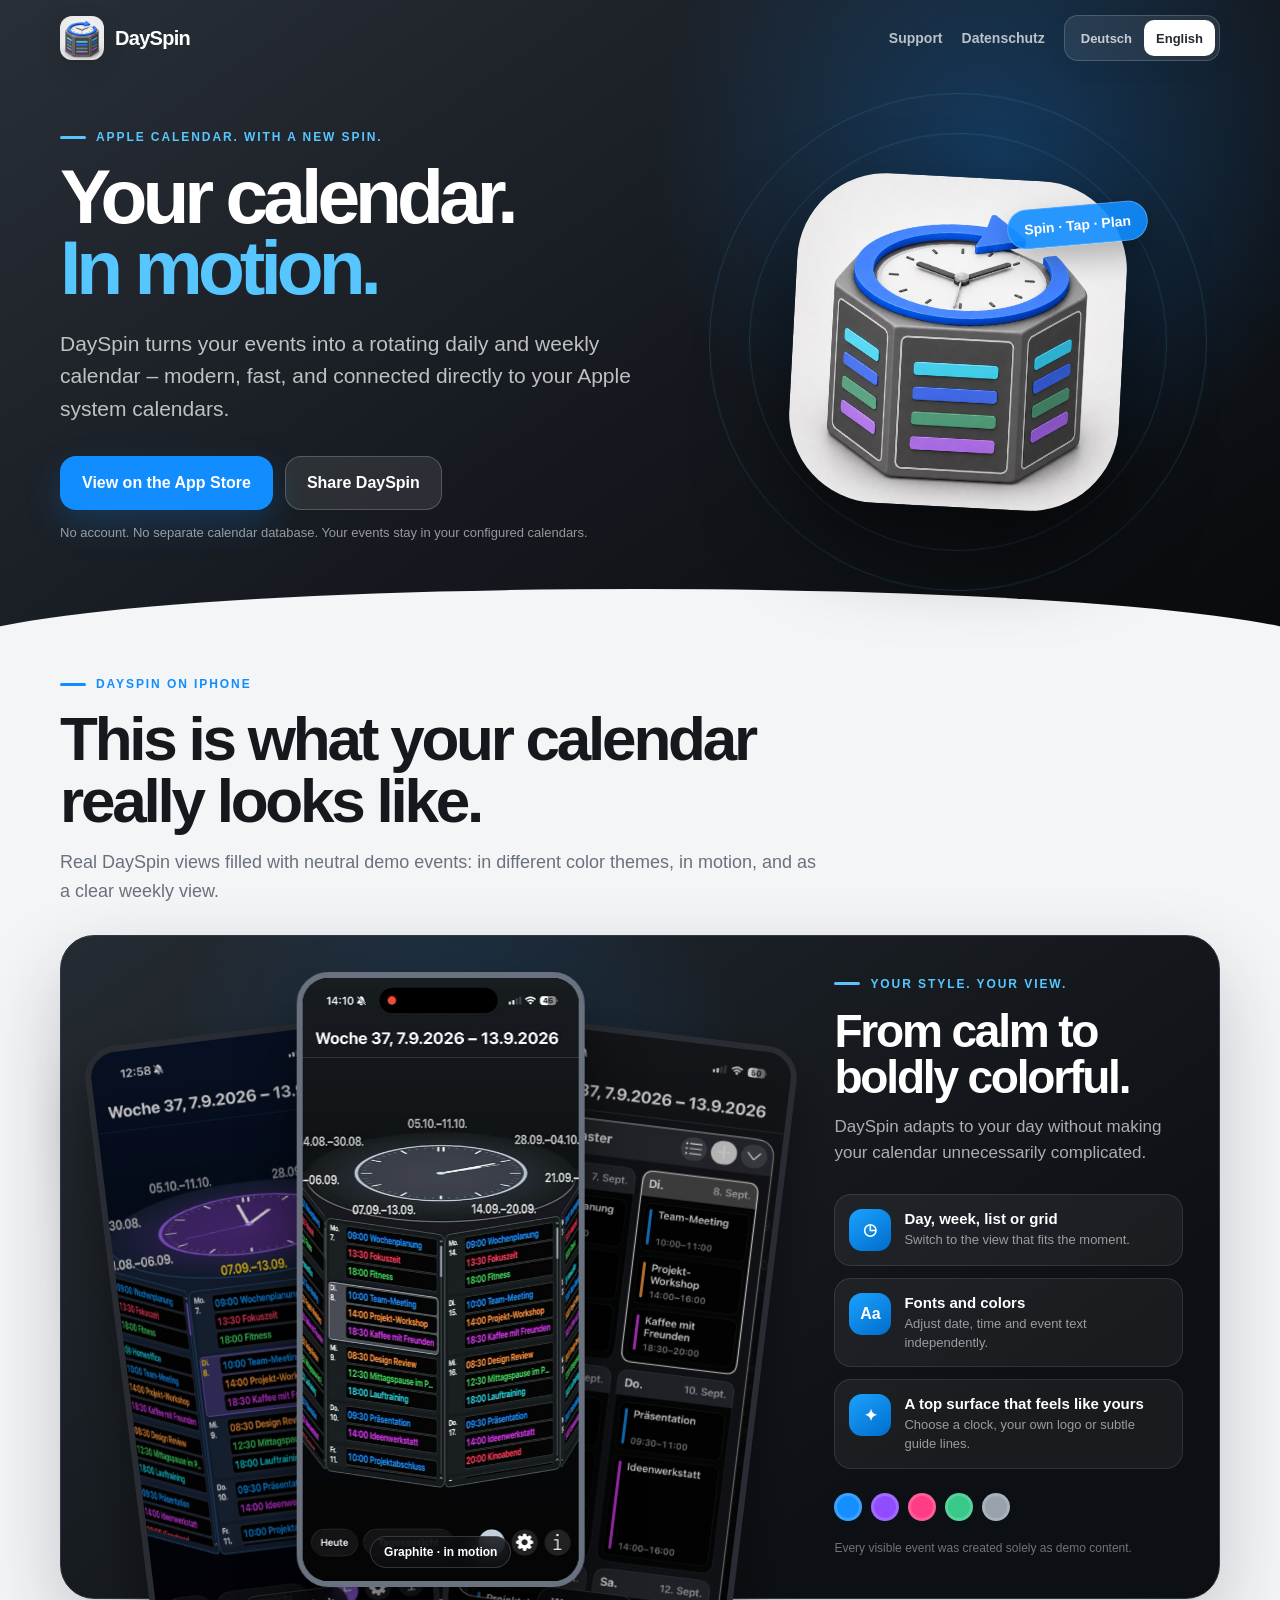
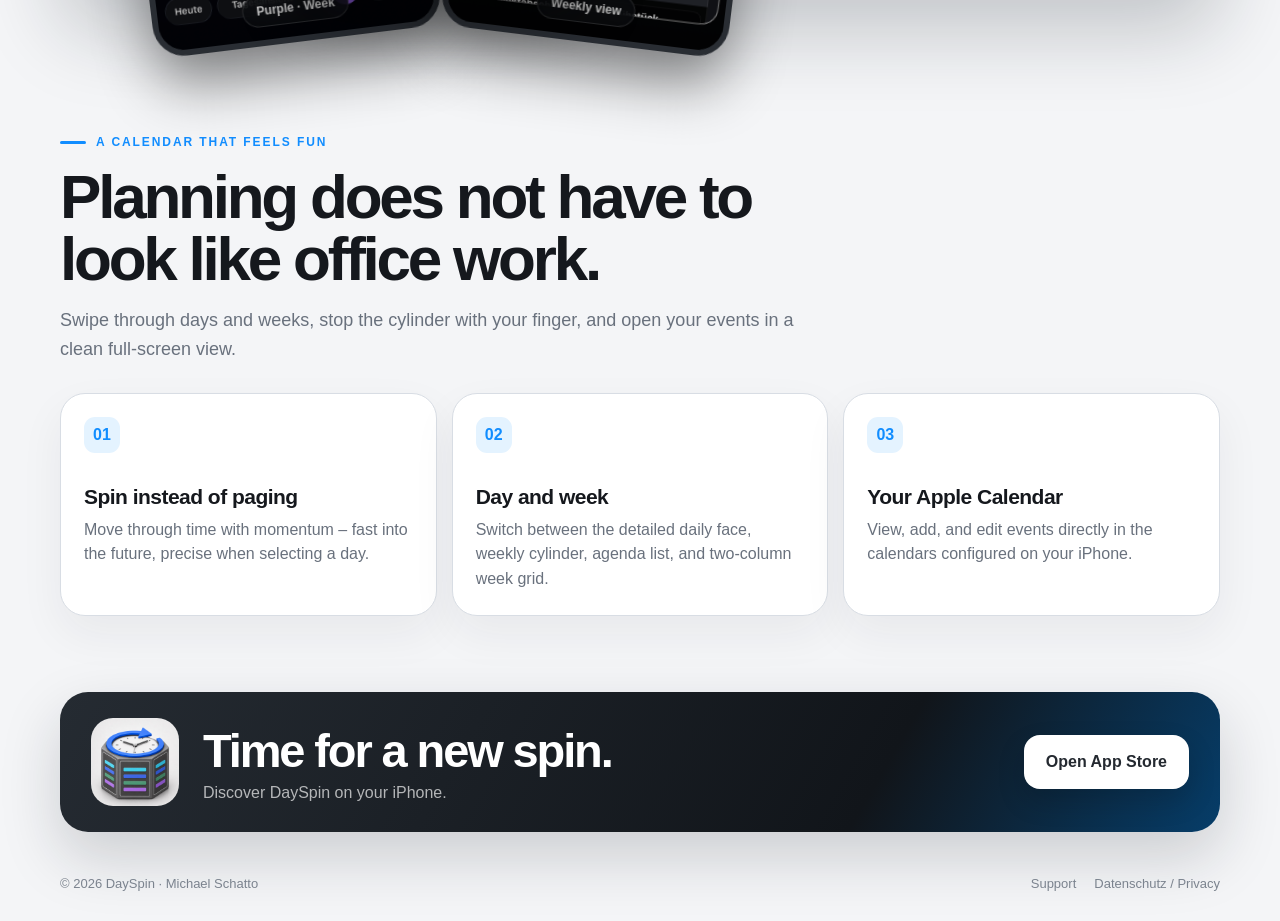
==== index.html @ 91a8025b "Publish DaySpin website" ====
<!doctype html>
<html lang="de">
  <head>
    <meta charset="utf-8">
    <meta name="viewport" content="width=device-width, initial-scale=1">
    <title>DaySpin</title>
    <meta name="description" content="DaySpin – dein Apple-Kalender in Bewegung.">
    <link rel="icon" href="assets/dayspin-icon.jpg">
    <meta http-equiv="refresh" content="0; url=share/">
  </head>
  <body><p><a href="share/">Weiter zu DaySpin</a></p></body>
</html>
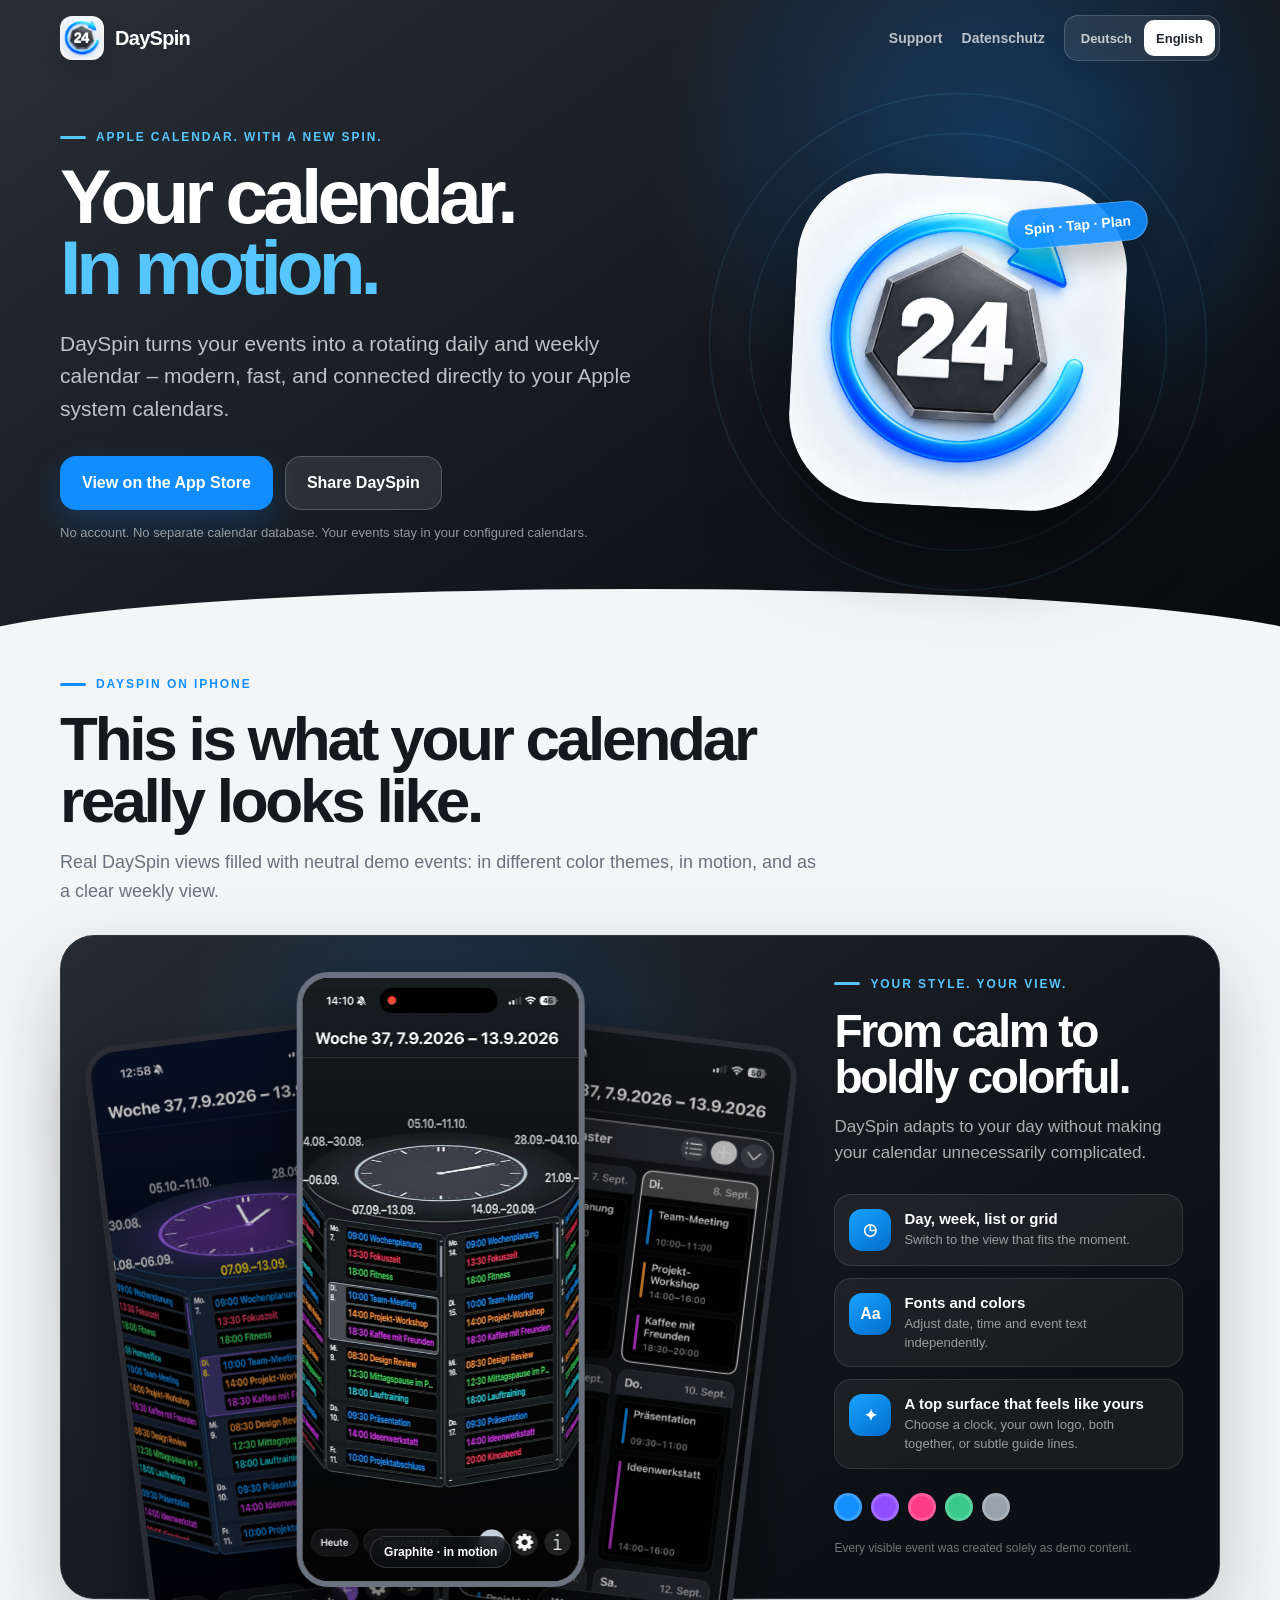
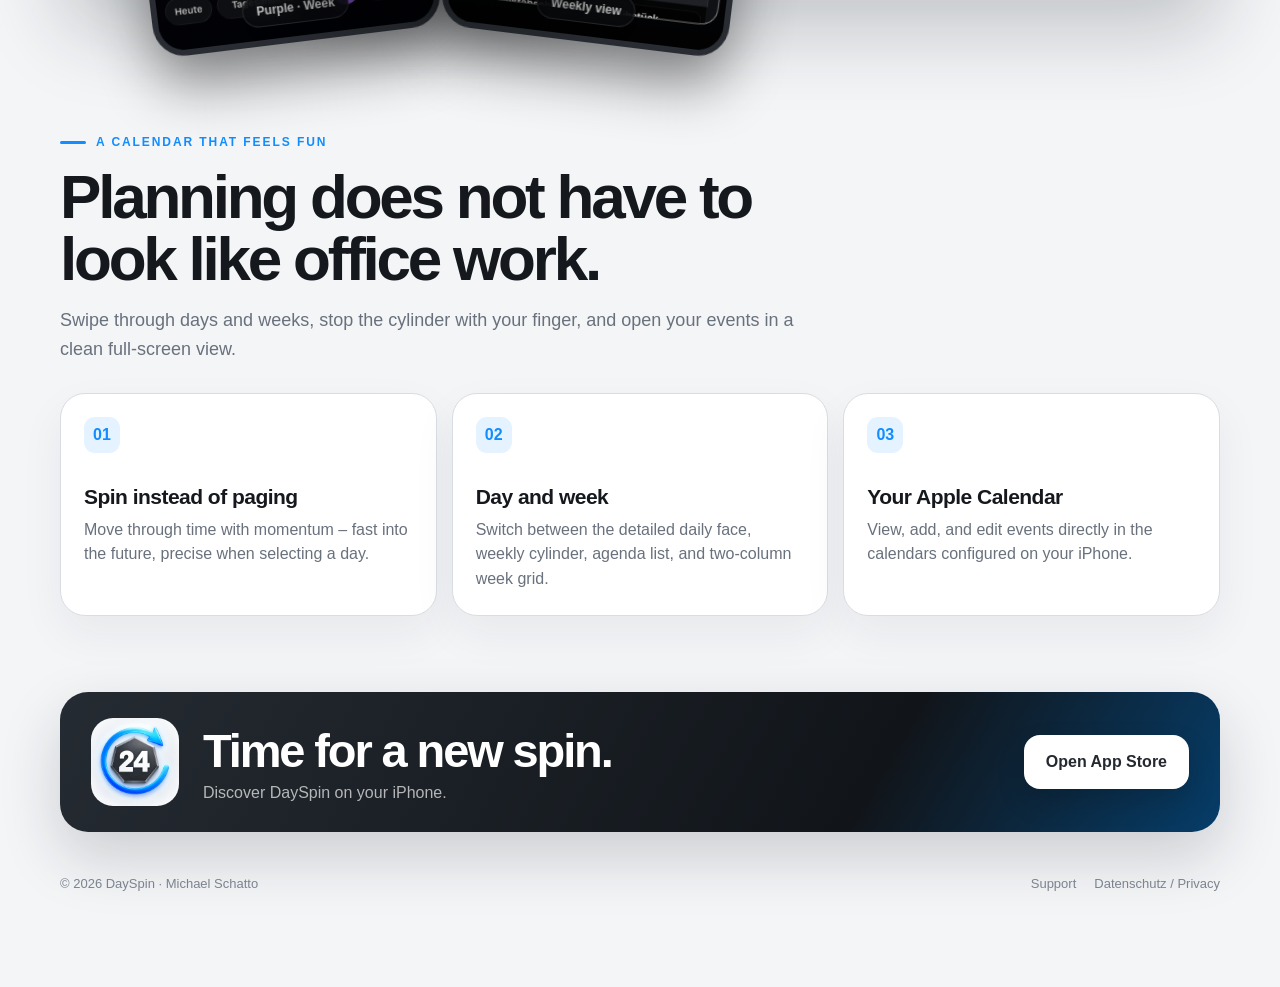
==== commit 713f9fba: "Use new DaySpin app icon across website" ====
--- a/index.html
+++ b/index.html
@@ -5,7 +5,7 @@
     <meta name="viewport" content="width=device-width, initial-scale=1">
     <title>DaySpin</title>
     <meta name="description" content="DaySpin – dein Apple-Kalender in Bewegung.">
-    <link rel="icon" href="assets/dayspin-icon.jpg">
+    <link rel="icon" href="assets/dayspin-icon.png">
     <meta http-equiv="refresh" content="0; url=share/">
   </head>
   <body><p><a href="share/">Weiter zu DaySpin</a></p></body>
